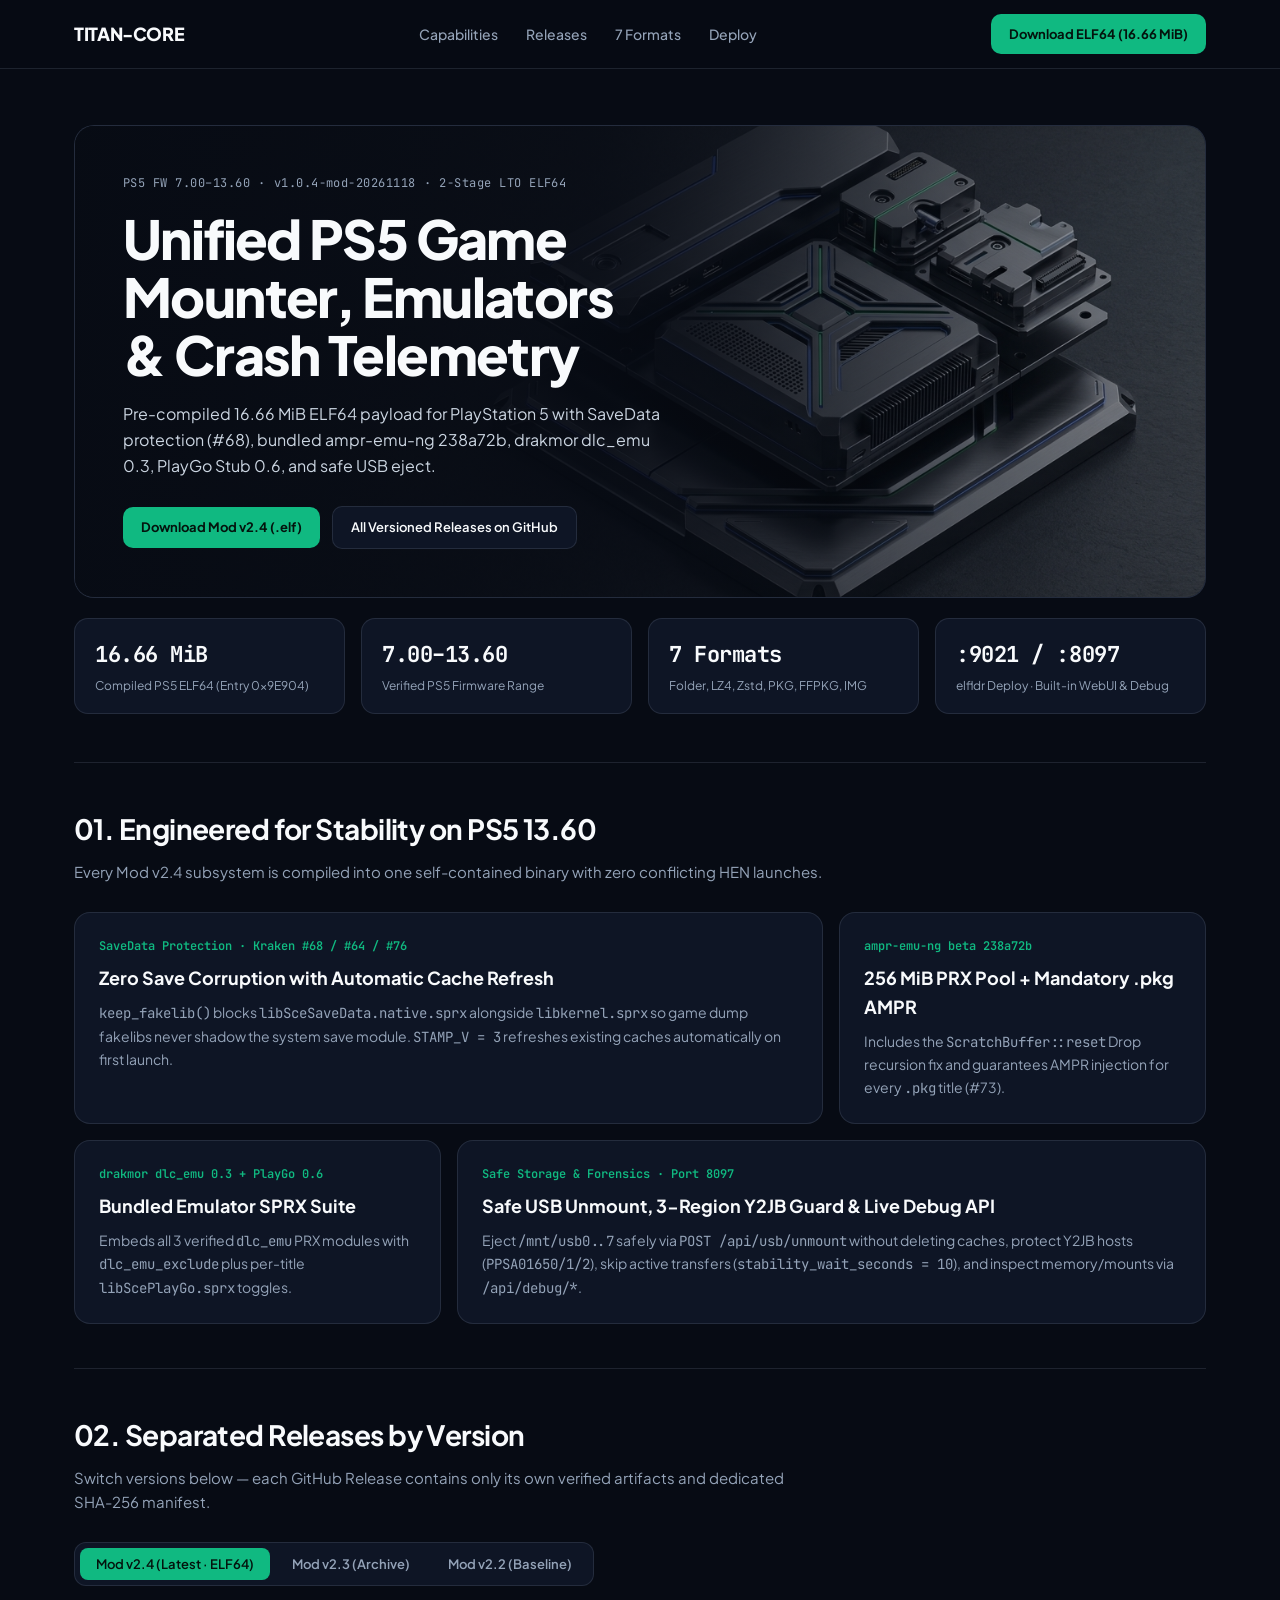
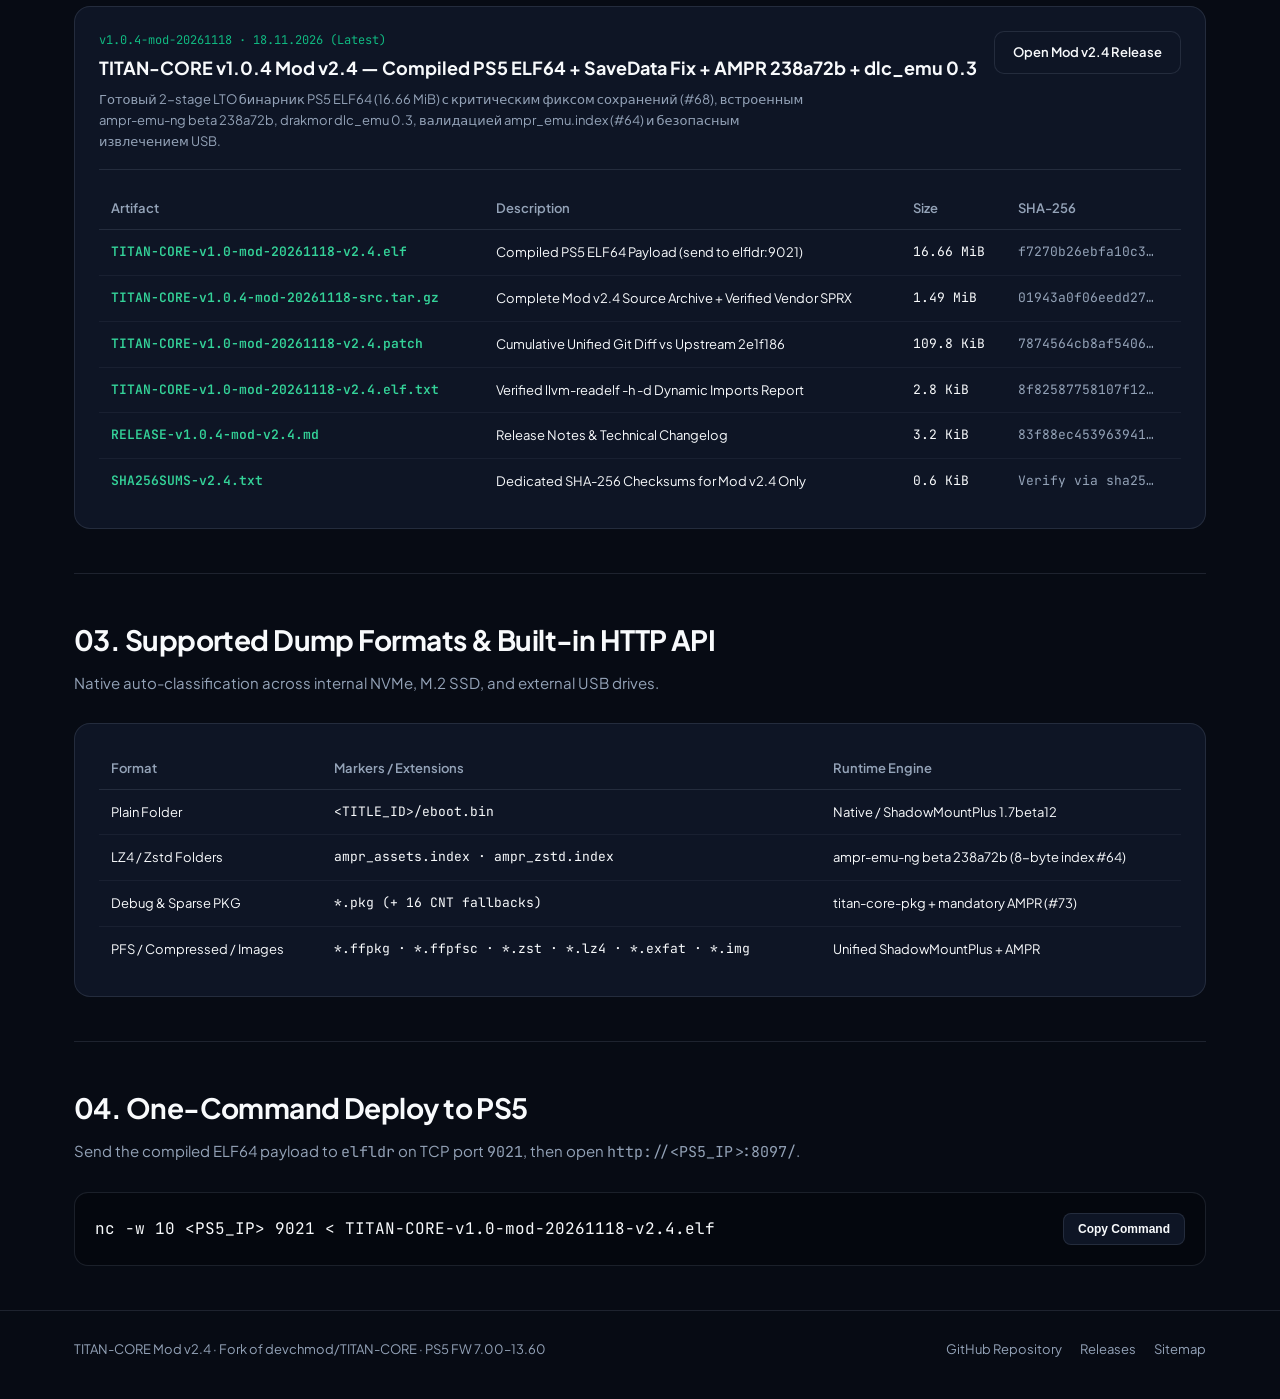
==== docs/index.html @ 3061f024 "docs: publish modern SEO-indexed TITAN-CORE landing page (v1.0.4-mod-20261118)" ====
<!doctype html>
<html lang="en">
<head>
  <meta charset="UTF-8" />
  <meta name="viewport" content="width=device-width, initial-scale=1.0" />
  <title>TITAN-CORE Mod v2.4 – PS5 7.00–13.60 Unified Mounter &amp; ELF64</title>
  <meta name="description" content="Download compiled TITAN-CORE Mod v2.4 PS5 ELF64 (16.66 MiB) for FW 7.00–13.60 with SaveData fix, ampr-emu-ng 238a72b, dlc_emu 0.3, safe USB unmount, and crash telemetry." />
  <meta name="keywords" content="TITAN-CORE, PS5 13.60, PS5 ELF64, PS5 game mounter, ampr-emu-ng, dlc_emu, ShadowMountPlus, kstuff-lite, PS5 homebrew, elfldr 9021" />
  <meta name="robots" content="index, follow, max-image-preview:large, max-snippet:-1, max-video-preview:-1" />
  <link rel="canonical" href="https://hsdsacxa1.github.io/ps5all-IN/" />

  <!-- OpenGraph -->
  <meta property="og:type" content="website" />
  <meta property="og:site_name" content="TITAN-CORE" />
  <meta property="og:url" content="https://hsdsacxa1.github.io/ps5all-IN/" />
  <meta property="og:title" content="TITAN-CORE Mod v2.4 – PS5 7.00–13.60 Unified Mounter &amp; ELF64" />
  <meta property="og:description" content="Ready-to-deploy 16.66 MiB PS5 ELF64 with SaveData fix (#68), ampr-emu-ng 238a72b, drakmor dlc_emu 0.3, 7 dump formats, and safe USB unmount." />
  <meta property="og:image" content="https://hsdsacxa1.github.io/ps5all-IN/assets/titan-core-og.jpg" />
  <meta property="og:image:width" content="1376" />
  <meta property="og:image:height" content="768" />

  <!-- Twitter / X Card -->
  <meta name="twitter:card" content="summary_large_image" />
  <meta name="twitter:title" content="TITAN-CORE Mod v2.4 – PS5 7.00–13.60 Unified Mounter" />
  <meta name="twitter:description" content="Compiled PS5 ELF64 (16.66 MiB) for FW 7.00–13.60 with SaveData fix, ampr-emu-ng 238a72b, dlc_emu 0.3 &amp; WebUI :8097." />
  <meta name="twitter:image" content="https://hsdsacxa1.github.io/ps5all-IN/assets/titan-core-og.jpg" />

  <link rel="preconnect" href="https://fonts.googleapis.com" />
  <link rel="preconnect" href="https://fonts.gstatic.com" crossorigin />
  <link href="https://fonts.googleapis.com/css2?family=JetBrains+Mono:wght@400;500;600&family=Plus+Jakarta+Sans:wght@400;500;600;700;800&display=swap" rel="stylesheet" />

  <script type="application/ld+json">
{
  "@context": "https://schema.org",
  "@graph": [
    {
      "@type": "SoftwareApplication",
      "name": "TITAN-CORE Mod v2.4",
      "alternateName": "TITAN-CORE PS5 Unified Mounter",
      "applicationCategory": "UtilitiesApplication",
      "operatingSystem": "PlayStation 5 Firmware 7.00-13.60 (FreeBSD / Orbis)",
      "softwareVersion": "v1.0.4-mod-20261118",
      "fileSize": "16.66MB",
      "downloadUrl": "https://github.com/hsdsacxa1/ps5all-IN/releases/download/v1.0.4-mod-20261118/TITAN-CORE-v1.0-mod-20261118-v2.4.elf",
      "url": "https://hsdsacxa1.github.io/ps5all-IN/",
      "image": "https://hsdsacxa1.github.io/ps5all-IN/assets/titan-core-og.jpg",
      "description": "Compiled PS5 ELF64 unified game mounter for FW 7.00–13.60 featuring SaveData protection (#68), ampr-emu-ng 238a72b, drakmor dlc_emu 0.3, PlayGo Stub 0.6, safe USB unmount, and crash telemetry.",
      "offers": {
        "@type": "Offer",
        "price": "0",
        "priceCurrency": "USD"
      },
      "codeRepository": "https://github.com/hsdsacxa1/ps5all-IN"
    },
    {
      "@type": "FAQPage",
      "mainEntity": [
        {
          "@type": "Question",
          "name": "How do I deploy TITAN-CORE Mod v2.4 ELF64 to PlayStation 5?",
          "acceptedAnswer": {
            "@type": "Answer",
            "text": "Start elfldr on PS5 port 9021 via Y2JB or WebKit, then run: nc -w 10 <PS5_IP> 9021 < TITAN-CORE-v1.0-mod-20261118-v2.4.elf and open http://<PS5_IP>:8097/ in your browser."
          }
        },
        {
          "@type": "Question",
          "name": "Which PS5 firmware versions are supported by TITAN-CORE Mod v2.4?",
          "acceptedAnswer": {
            "@type": "Answer",
            "text": "TITAN-CORE Mod v2.4 supports PlayStation 5 firmwares 7.00 through 13.60 with built-in OnionHEN / etaHEN guards and all 7 PS5 dump formats."
          }
        },
        {
          "@type": "Question",
          "name": "How does Mod v2.4 protect PS5 game saves?",
          "acceptedAnswer": {
            "@type": "Answer",
            "text": "keep_fakelib() blocks libSceSaveData.native.sprx alongside libkernel.sprx and bumps STAMP_V to 3 so dump fakelibs never shadow the system save module."
          }
        }
      ]
    }
  ]
}
  </script>

  <style>
    :root {
      --bg: #070b14;
      --surface: #0e1525;
      --surface-alt: #121c30;
      --border: rgba(148, 163, 184, 0.16);
      --text: #f8fafc;
      --muted: #94a3b8;
      --accent: #10b981;
      --accent-hover: #059669;
      --blue: #3b82f6;
    }
    * { box-sizing: border-box; margin: 0; padding: 0; }
    html { scroll-behavior: smooth; }
    body {
      font-family: 'Plus Jakarta Sans', system-ui, -apple-system, sans-serif;
      background: var(--bg);
      color: var(--text);
      line-height: 1.6;
      -webkit-font-smoothing: antialiased;
    }
    code, pre, .mono { font-family: 'JetBrains Mono', ui-monospace, monospace; font-variant-numeric: tabular-nums; }
    a { color: inherit; text-decoration: none; }
    .container { max-width: 1180px; margin: 0 auto; padding: 0 24px; }

    /* Top Bar Contract: 3 zones */
    header {
      position: sticky; top: 0; z-index: 40;
      background: rgba(7, 11, 20, 0.88);
      backdrop-filter: blur(12px);
      border-bottom: 1px solid var(--border);
    }
    .topbar {
      display: flex; align-items: center; justify-content: space-between; gap: 32px;
      height: 68px;
    }
    .brand { font-size: 18px; font-weight: 800; letter-spacing: -0.02em; white-space: nowrap; }
    nav { display: flex; align-items: center; gap: 28px; font-size: 14px; font-weight: 500; color: var(--muted); }
    nav a { white-space: nowrap; transition: color 150ms ease; }
    nav a:hover { color: var(--text); }
    .btn-primary {
      display: inline-flex; align-items: center; gap: 8px;
      padding: 10px 18px; border-radius: 10px;
      background: var(--accent); color: #04130d;
      font-size: 13px; font-weight: 700; white-space: nowrap;
      transition: background 150ms ease, transform 150ms ease;
    }
    .btn-primary:hover { background: #34d399; transform: translateY(-1px); }
    .btn-secondary {
      display: inline-flex; align-items: center; gap: 8px;
      padding: 10px 18px; border-radius: 10px;
      border: 1px solid var(--border); background: var(--surface); color: var(--text);
      font-size: 13px; font-weight: 600; white-space: nowrap;
      transition: border-color 150ms ease, background 150ms ease;
    }
    .btn-secondary:hover { border-color: rgba(148,163,184,0.4); background: var(--surface-alt); }

    /* Hero */
    .hero { padding: 56px 0 48px; }
    .hero-frame {
      position: relative; border-radius: 20px; overflow: hidden;
      border: 1px solid var(--border); background: var(--surface);
      min-height: 460px; display: flex; align-items: center;
    }
    .hero-bg {
      position: absolute; inset: 0; width: 100%; height: 100%; object-fit: cover; object-position: right center;
    }
    .hero-scrim {
      position: absolute; inset: 0;
      background: linear-gradient(90deg, rgba(7,11,20,0.96) 0%, rgba(7,11,20,0.88) 46%, rgba(7,11,20,0.28) 100%);
    }
    .hero-content {
      position: relative; z-index: 2; padding: 48px; max-width: 650px;
    }
    .meta-line {
      font-size: 12px; color: var(--muted); letter-spacing: 0.04em;
      display: flex; flex-wrap: wrap; gap: 8px; margin-bottom: 16px;
    }
    h1 {
      font-size: clamp(2.25rem, 4.2vw, 3.5rem); font-weight: 800; line-height: 1.08;
      letter-spacing: -0.03em; text-wrap: balance; margin-bottom: 18px;
    }
    .hero-desc { color: #cbd5e1; font-size: 16px; margin-bottom: 28px; max-width: 56ch; }
    .hero-actions { display: flex; flex-wrap: wrap; gap: 12px; align-items: center; }

    /* KPI Strip below hero */
    .metrics-strip {
      display: grid; grid-template-columns: repeat(4, 1fr); gap: 16px; margin-top: 20px;
    }
    .metric {
      background: var(--surface); border: 1px solid var(--border); border-radius: 14px; padding: 18px 20px;
    }
    .metric-val { font-size: 22px; font-weight: 700; letter-spacing: -0.02em; }
    .metric-lbl { font-size: 12px; color: var(--muted); margin-top: 4px; }

    section { padding: 44px 0; border-top: 1px solid var(--border); }
    h2 { font-size: 28px; font-weight: 700; letter-spacing: -0.02em; margin-bottom: 8px; }
    .section-sub { color: var(--muted); font-size: 15px; margin-bottom: 28px; max-width: 68ch; }

    /* Bento Grid */
    .bento { display: grid; grid-template-columns: repeat(3, 1fr); gap: 16px; }
    .bento-wide { grid-column: span 2; }
    .card {
      background: var(--surface); border: 1px solid var(--border); border-radius: 16px; padding: 24px;
    }
    .card-kicker { font-size: 12px; color: var(--accent); font-weight: 600; margin-bottom: 8px; }
    .card h3 { font-size: 18px; font-weight: 700; margin-bottom: 8px; }
    .card p { font-size: 14px; color: var(--muted); }

    /* Separated Releases */
    .tabs {
      display: inline-flex; gap: 6px; padding: 5px;
      background: var(--surface); border: 1px solid var(--border); border-radius: 12px;
      margin-bottom: 20px;
    }
    .tab-btn {
      padding: 8px 16px; border: 0; border-radius: 8px; cursor: pointer;
      background: transparent; color: var(--muted); font-size: 13px; font-weight: 600;
      font-family: inherit; transition: background 150ms ease, color 150ms ease;
    }
    .tab-btn.active { background: var(--accent); color: #04130d; }
    .release-panel {
      background: var(--surface); border: 1px solid var(--border); border-radius: 16px; padding: 24px;
    }
    .release-head {
      display: flex; flex-wrap: wrap; justify-content: space-between; align-items: flex-start; gap: 16px;
      padding-bottom: 18px; border-bottom: 1px solid var(--border); margin-bottom: 18px;
    }
    .asset-table { width: 100%; border-collapse: collapse; font-size: 13px; }
    .asset-table th { text-align: left; color: var(--muted); font-weight: 600; padding: 10px 12px; border-bottom: 1px solid var(--border); }
    .asset-table td { padding: 12px; border-bottom: 1px solid rgba(148,163,184,0.08); vertical-align: middle; }
    .asset-table tr:last-child td { border-bottom: 0; }
    .dl-link { color: #34d399; font-weight: 600; }
    .dl-link:hover { text-decoration: underline; }

    /* Terminal Deploy Block */
    .code-box {
      background: #04070e; border: 1px solid var(--border); border-radius: 14px; padding: 20px;
      display: flex; align-items: center; justify-content: space-between; gap: 16px; overflow-x: auto;
    }
    .copy-btn {
      padding: 8px 14px; border-radius: 8px; border: 1px solid var(--border);
      background: var(--surface); color: var(--text); font-size: 12px; font-weight: 600;
      cursor: pointer; white-space: nowrap;
    }
    .copy-btn:hover { border-color: var(--accent); }

    footer {
      border-top: 1px solid var(--border); padding: 28px 0 40px;
      font-size: 13px; color: var(--muted);
    }
    .footer-row { display: flex; flex-wrap: wrap; justify-content: space-between; gap: 16px; }

    @media (max-width: 900px) {
      nav { display: none; }
      .metrics-strip { grid-template-columns: repeat(2, 1fr); }
      .bento { grid-template-columns: 1fr; }
      .bento-wide { grid-column: span 1; }
      .hero-content { padding: 28px; }
    }
  </style>
</head>
<body>
  <header>
    <div class="container topbar">
      <a class="brand" href="#top">TITAN-CORE</a>
      <nav aria-label="Primary Navigation">
        <a href="#capabilities">Capabilities</a>
        <a href="#releases">Releases</a>
        <a href="#formats">7 Formats</a>
        <a href="#deploy">Deploy</a>
      </nav>
      <a class="btn-primary" href="https://github.com/hsdsacxa1/ps5all-IN/releases/download/v1.0.4-mod-20261118/TITAN-CORE-v1.0-mod-20261118-v2.4.elf">
        Download ELF64 (16.66 MiB)
      </a>
    </div>
  </header>

  <main id="top" class="container">
    <div class="hero">
      <div class="hero-frame">
        <img class="hero-bg" src="./assets/titan-core-hero.jpg" alt="TITAN-CORE PS5 precision hardware architecture" referrerpolicy="no-referrer" />
        <div class="hero-scrim" aria-hidden="true"></div>
        <div class="hero-content">
          <div class="meta-line mono">
            <span>PS5 FW 7.00–13.60</span>
            <span>·</span>
            <span>v1.0.4-mod-20261118</span>
            <span>·</span>
            <span>2-Stage LTO ELF64</span>
          </div>
          <h1>Unified PS5 Game Mounter, Emulators &amp; Crash Telemetry</h1>
          <p class="hero-desc">
            Pre-compiled 16.66 MiB ELF64 payload for PlayStation 5 with SaveData protection (#68),
            bundled ampr-emu-ng 238a72b, drakmor dlc_emu 0.3, PlayGo Stub 0.6, and safe USB eject.
          </p>
          <div class="hero-actions">
            <a class="btn-primary" href="https://github.com/hsdsacxa1/ps5all-IN/releases/download/v1.0.4-mod-20261118/TITAN-CORE-v1.0-mod-20261118-v2.4.elf">
              Download Mod v2.4 (.elf)
            </a>
            <a class="btn-secondary" href="https://github.com/hsdsacxa1/ps5all-IN/releases" target="_blank" rel="noopener">
              All Versioned Releases on GitHub
            </a>
          </div>
        </div>
      </div>

      <div class="metrics-strip">
        <div class="metric">
          <div class="metric-val mono">16.66 MiB</div>
          <div class="metric-lbl">Compiled PS5 ELF64 (Entry 0x9E904)</div>
        </div>
        <div class="metric">
          <div class="metric-val mono">7.00–13.60</div>
          <div class="metric-lbl">Verified PS5 Firmware Range</div>
        </div>
        <div class="metric">
          <div class="metric-val mono">7 Formats</div>
          <div class="metric-lbl">Folder, LZ4, Zstd, PKG, FFPKG, IMG</div>
        </div>
        <div class="metric">
          <div class="metric-val mono">:9021 / :8097</div>
          <div class="metric-lbl">elfldr Deploy · Built-in WebUI &amp; Debug</div>
        </div>
      </div>
    </div>

    <section id="capabilities">
      <h2>01. Engineered for Stability on PS5 13.60</h2>
      <p class="section-sub">Every Mod v2.4 subsystem is compiled into one self-contained binary with zero conflicting HEN launches.</p>
      <div class="bento">
        <article class="card bento-wide">
          <div class="card-kicker mono">SaveData Protection · Kraken #68 / #64 / #76</div>
          <h3>Zero Save Corruption with Automatic Cache Refresh</h3>
          <p><code>keep_fakelib()</code> blocks <code>libSceSaveData.native.sprx</code> alongside <code>libkernel.sprx</code> so game dump fakelibs never shadow the system save module. <code>STAMP_V = 3</code> refreshes existing caches automatically on first launch.</p>
        </article>
        <article class="card">
          <div class="card-kicker mono">ampr-emu-ng beta 238a72b</div>
          <h3>256 MiB PRX Pool + Mandatory .pkg AMPR</h3>
          <p>Includes the <code>ScratchBuffer::reset</code> Drop recursion fix and guarantees AMPR injection for every <code>.pkg</code> title (#73).</p>
        </article>
        <article class="card">
          <div class="card-kicker mono">drakmor dlc_emu 0.3 + PlayGo 0.6</div>
          <h3>Bundled Emulator SPRX Suite</h3>
          <p>Embeds all 3 verified <code>dlc_emu</code> PRX modules with <code>dlc_emu_exclude</code> plus per-title <code>libScePlayGo.sprx</code> toggles.</p>
        </article>
        <article class="card bento-wide">
          <div class="card-kicker mono">Safe Storage &amp; Forensics · Port 8097</div>
          <h3>Safe USB Unmount, 3-Region Y2JB Guard &amp; Live Debug API</h3>
          <p>Eject <code>/mnt/usb0..7</code> safely via <code>POST /api/usb/unmount</code> without deleting caches, protect Y2JB hosts (<code>PPSA01650/1/2</code>), skip active transfers (<code>stability_wait_seconds = 10</code>), and inspect memory/mounts via <code>/api/debug/*</code>.</p>
        </article>
      </div>
    </section>

    <section id="releases">
      <h2>02. Separated Releases by Version</h2>
      <p class="section-sub">Switch versions below — each GitHub Release contains only its own verified artifacts and dedicated SHA-256 manifest.</p>

      <div class="tabs" role="tablist" aria-label="TITAN-CORE Release Versions">
        <button class="tab-btn active" type="button" data-ver="v2.4">Mod v2.4 (Latest · ELF64)</button>
        <button class="tab-btn" type="button" data-ver="v2.3">Mod v2.3 (Archive)</button>
        <button class="tab-btn" type="button" data-ver="v2.2">Mod v2.2 (Baseline)</button>
      </div>

      <div id="release-mount" class="release-panel"></div>
    </section>

    <section id="formats">
      <h2>03. Supported Dump Formats &amp; Built-in HTTP API</h2>
      <p class="section-sub">Native auto-classification across internal NVMe, M.2 SSD, and external USB drives.</p>
      <div class="release-panel">
        <table class="asset-table">
          <thead>
            <tr>
              <th>Format</th>
              <th>Markers / Extensions</th>
              <th>Runtime Engine</th>
            </tr>
          </thead>
          <tbody>
            <tr><td>Plain Folder</td><td class="mono">&lt;TITLE_ID&gt;/eboot.bin</td><td>Native / ShadowMountPlus 1.7beta12</td></tr>
            <tr><td>LZ4 / Zstd Folders</td><td class="mono">ampr_assets.index · ampr_zstd.index</td><td>ampr-emu-ng beta 238a72b (8-byte index #64)</td></tr>
            <tr><td>Debug &amp; Sparse PKG</td><td class="mono">*.pkg (+ 16 CNT fallbacks)</td><td>titan-core-pkg + mandatory AMPR (#73)</td></tr>
            <tr><td>PFS / Compressed / Images</td><td class="mono">*.ffpkg · *.ffpfsc · *.zst · *.lz4 · *.exfat · *.img</td><td>Unified ShadowMountPlus + AMPR</td></tr>
          </tbody>
        </table>
      </div>
    </section>

    <section id="deploy">
      <h2>04. One-Command Deploy to PS5</h2>
      <p class="section-sub">Send the compiled ELF64 payload to <code>elfldr</code> on TCP port <code>9021</code>, then open <code>http://&lt;PS5_IP&gt;:8097/</code>.</p>
      <div class="code-box">
        <code id="deploy-cmd">nc -w 10 &lt;PS5_IP&gt; 9021 &lt; TITAN-CORE-v1.0-mod-20261118-v2.4.elf</code>
        <button class="copy-btn" type="button" id="copy-deploy">Copy Command</button>
      </div>
    </section>
  </main>

  <footer>
    <div class="container footer-row">
      <span>TITAN-CORE Mod v2.4 · Fork of devchmod/TITAN-CORE · PS5 FW 7.00–13.60</span>
      <div style="display:flex; gap:18px;">
        <a href="https://github.com/hsdsacxa1/ps5all-IN" target="_blank" rel="noopener">GitHub Repository</a>
        <a href="https://github.com/hsdsacxa1/ps5all-IN/releases" target="_blank" rel="noopener">Releases</a>
        <a href="./sitemap.xml">Sitemap</a>
      </div>
    </div>
  </footer>

  <script>
    (function () {
      var repo = "hsdsacxa1/ps5all-IN";
      var releases = [{"versionKey":"v2.4","tag":"v1.0.4-mod-20261118","shortName":"Mod v2.4","title":"TITAN-CORE v1.0.4 Mod v2.4 — Compiled PS5 ELF64 + SaveData Fix + AMPR 238a72b + dlc_emu 0.3","dateLabel":"18.11.2026 (Latest)","isLatest":true,"summary":"Готовый 2-stage LTO бинарник PS5 ELF64 (16.66 MiB) с критическим фиксом сохранений (#68), встроенным ampr-emu-ng beta 238a72b, drakmor dlc_emu 0.3, валидацией ampr_emu.index (#64) и безопасным извлечением USB.","checksumFilename":"SHA256SUMS-v2.4.txt","notesFilename":"RELEASE-v1.0.4-mod-v2.4.md","highlights":["Скомпилированный PS5 ELF64 (17,467,672 B / 16.66 MiB, clang-19.1.7 + Rust 1.99.0 + SDK v0.43)","Фикс сохранений (#68/#64/#76): блокировка libSceSaveData.native.sprx в keep_fakelib() + STAMP_V=3","Встроенный ampr-emu-ng beta 238a72b (фикс рекурсии Drop) + обязательный AMPR для .pkg (#73)","Встроенный drakmor dlc_emu 0.3 (3 SPRX + add_emulators + dlc_emu_exclude #71)","Безопасный USB unmount (POST /api/usb/unmount), stability_wait_seconds = 10 и auto_remove_missing (5 мин)"],"assets":[{"filename":"TITAN-CORE-v1.0-mod-20261118-v2.4.elf","role":"Compiled PS5 ELF64 Payload (send to elfldr:9021)","sizeLabel":"16.66 MiB","sha256":"f7270b26ebfa10c36e37c2aa7910e549bb19d981c34d219ba00621a181c45db2","highlight":true},{"filename":"TITAN-CORE-v1.0.4-mod-20261118-src.tar.gz","role":"Complete Mod v2.4 Source Archive + Verified Vendor SPRX","sizeLabel":"1.49 MiB","sha256":"01943a0f06eedd2726bd5556c41afccea2eebcd77fb2cb27299b2cc0661326ba"},{"filename":"TITAN-CORE-v1.0-mod-20261118-v2.4.patch","role":"Cumulative Unified Git Diff vs Upstream 2e1f186","sizeLabel":"109.8 KiB","sha256":"7874564cb8af54065600c67929412ab69023add05996c7c7f9b8c306c4823275"},{"filename":"TITAN-CORE-v1.0-mod-20261118-v2.4.elf.txt","role":"Verified llvm-readelf -h -d Dynamic Imports Report","sizeLabel":"2.8 KiB","sha256":"8f82587758107f12103c1d95b08883b07d295887ea48b301e91e21f014a55f7e"},{"filename":"RELEASE-v1.0.4-mod-v2.4.md","role":"Release Notes & Technical Changelog","sizeLabel":"3.2 KiB","sha256":"83f88ec45396394163b600f1cba49881d55e7afe3699e243462455c7811ab9df"},{"filename":"SHA256SUMS-v2.4.txt","role":"Dedicated SHA-256 Checksums for Mod v2.4 Only","sizeLabel":"0.6 KiB","sha256":"Verify via sha256sum -c SHA256SUMS-v2.4.txt"}]},{"versionKey":"v2.3","tag":"v1.0.3-mod-20261118","shortName":"Mod v2.3","title":"TITAN-CORE v1.0.3 Mod v2.3 — Google Drive Telemetry + grimmtroll/TITAN FIX7 Port","dateLabel":"18.11.2026 (Archive)","isLatest":false,"summary":"Изолированный релиз Mod v2.3: облачная телеметрия крэшей в Google Drive (OAuth 2.0 + автономный Apps Script Webhook) и порт лучших решений grimmtroll2285-dot/TITAN FIX7.","checksumFilename":"SHA256SUMS-v2.3.txt","notesFilename":"RELEASE-v1.0.3-mod-v2.3.md","highlights":["Google Drive Crash Telemetry (OAuth 2.0 + автономный Webhook для оффлайн-консолей DNS 127.0.0.2)","Встроенный PlayGo Stub 0.6 (libScePlayGo.sprx) с выборочной инъекцией по Title ID","Защита всех 3 регионов Y2JB YouTube Host (PPSA01650 / PPSA01651 / PPSA01652)","Изоляция ShadowMountPlus 1.7beta12-isolated4 и мягкий unmount без MNT_FORCE","Менеджер бэкпортов Schema v1 с числовым сравнением 3-частных версий (01.008.000 == 1.8.0)"],"assets":[{"filename":"TITAN-CORE-v1.0.3-mod-20261118-src.tar.gz","role":"Mod v2.3 Complete Source Archive","sizeLabel":"1.12 MiB","sha256":"189183ee84d2d12f73c7c3d7e3999291eed7c7460a90389b8e67292dcc68f1de","highlight":true},{"filename":"TITAN-CORE-v1.0-mod-20261118-v2.3.patch","role":"Mod v2.3 Unified Git Diff","sizeLabel":"77.1 KiB","sha256":"119f42896fb676980e641e06e00117c9f61b05ce78aade03f831c71235e646fb"},{"filename":"TITAN-CORE-v1.0-mod-20261118-v2.3.elf.txt","role":"Mod v2.3 llvm-readelf Header Report","sizeLabel":"2.8 KiB","sha256":"9aaf09aeba55ab87139ff60ac4c3ab59a4f1bcb0c1b8786bf5c710c1897073bd"},{"filename":"RELEASE-v1.0.3-mod-v2.3.md","role":"Mod v2.3 Release Notes","sizeLabel":"4.1 KiB","sha256":"509238c87784df109b617b81972a187c995128385737193afbe1df7f42ad2a2d"},{"filename":"SHA256SUMS-v2.3.txt","role":"Dedicated SHA-256 Checksums for Mod v2.3 Only","sizeLabel":"0.4 KiB","sha256":"Verify via sha256sum -c SHA256SUMS-v2.3.txt"}]},{"versionKey":"v2.2","tag":"v1.0.2-mod-20261118","shortName":"Mod v2.2","title":"TITAN-CORE v1.0.2 Mod v2.2 — Memory/Error Debug Forensics + All 7 PS5 Dump Formats","dateLabel":"18.11.2026 (Baseline)","isLatest":false,"summary":"Изолированный базовый релиз Mod v2.2: коллектор диагностики памяти/ошибок (/api/debug/*), 256-slot errno ring buffer, защита OnionHEN/etaHEN и классификатор всех 7 форматов дампов PS5.","checksumFilename":"SHA256SUMS-v2.2.txt","notesFilename":"RELEASE-v1.0.2-mod-v2.2.md","highlights":["Debug API (:8097): /api/debug/memory (KERN_PROC_VMMAP), /api/debug/mounts, /api/debug/error-dump, /api/debug/bundle","Авто-дамп крэша в /data/titan-core/debug/last-crash-bundle.json и 256-slot errno ring buffer","Поддержка всех 7 форматов дампов (plain, LZ4, Zstd, debug/sparse PKG, ffpkg/ffpfsc, .zst/.lz4, .exfat/.img)","16 CNT_FALLBACKS + protected.rs (SHA3-256 / AES-128-CBC) и OnionHEN/etaHEN Guard"],"assets":[{"filename":"TITAN-CORE-v1.0.2-mod-20261118-src.tar.gz","role":"Mod v2.2 Source Archive","sizeLabel":"1.12 MiB","sha256":"c2f19184bbadd54e5d1e9be0bcf32728ca8ae7ce61126a6438f8481a58469655","highlight":true},{"filename":"TITAN-CORE-v1.0-mod-20261118-v2.2.patch","role":"Mod v2.2 Unified Git Diff vs 2e1f186","sizeLabel":"73.0 KiB","sha256":"b6f157ffebc7379fe53f91b2ef8808500c1761371e3ac1904346776699ac6b5d"},{"filename":"TITAN-CORE-v1.0-mod-20261118-v2.2.elf.txt","role":"Mod v2.2 llvm-readelf Header Report","sizeLabel":"2.8 KiB","sha256":"c54a6b30d6cbba5bfebe809c22b3994751b5c3b60eb25fff59f1acdf6d885c6c"},{"filename":"RELEASE-v1.0.2-mod-v2.2.md","role":"Mod v2.2 Release Notes","sizeLabel":"3.0 KiB","sha256":"287bbadcd0b36d1696dcef891779974236f5e562a0a930e60fb8ca1e44fcf7da"},{"filename":"SHA256SUMS-v2.2.txt","role":"Dedicated SHA-256 Checksums for Mod v2.2 Only","sizeLabel":"0.4 KiB","sha256":"Verify via sha256sum -c SHA256SUMS-v2.2.txt"}]}];
      var mount = document.getElementById('release-mount');
      var buttons = document.querySelectorAll('.tab-btn');

      function render(ver) {
        var spec = releases.find(function (r) { return r.versionKey === ver; }) || releases[0];
        var dlBase = 'https://github.com/' + repo + '/releases/download/' + spec.tag;
        var relUrl = 'https://github.com/' + repo + '/releases/tag/' + spec.tag;
        var rows = spec.assets.map(function (a) {
          var hash = a.sha256.length > 24 ? a.sha256.slice(0, 16) + '…' : a.sha256;
          return '<tr>' +
            '<td class="mono"><a class="dl-link" href="' + dlBase + '/' + encodeURIComponent(a.filename) + '">' + a.filename + '</a></td>' +
            '<td>' + a.role + '</td>' +
            '<td class="mono">' + a.sizeLabel + '</td>' +
            '<td class="mono" style="color:#94a3b8">' + hash + '</td>' +
          '</tr>';
        }).join('');

        mount.innerHTML =
          '<div class="release-head">' +
            '<div>' +
              '<div class="mono" style="font-size:12px;color:#10b981;margin-bottom:4px">' + spec.tag + ' · ' + spec.dateLabel + '</div>' +
              '<h3 style="font-size:18px;margin-bottom:6px">' + spec.title + '</h3>' +
              '<p style="font-size:13px;color:#94a3b8;max-width:72ch">' + spec.summary + '</p>' +
            '</div>' +
            '<a class="btn-secondary" href="' + relUrl + '" target="_blank" rel="noopener">Open ' + spec.shortName + ' Release</a>' +
          '</div>' +
          '<table class="asset-table">' +
            '<thead><tr><th>Artifact</th><th>Description</th><th>Size</th><th>SHA-256</th></tr></thead>' +
            '<tbody>' + rows + '</tbody>' +
          '</table>';
      }

      buttons.forEach(function (btn) {
        btn.addEventListener('click', function () {
          buttons.forEach(function (b) { b.classList.remove('active'); });
          btn.classList.add('active');
          render(btn.getAttribute('data-ver'));
        });
      });

      var copyBtn = document.getElementById('copy-deploy');
      copyBtn.addEventListener('click', function () {
        var cmd = document.getElementById('deploy-cmd').textContent;
        if (navigator.clipboard) navigator.clipboard.writeText(cmd);
        copyBtn.textContent = 'Copied';
        setTimeout(function () { copyBtn.textContent = 'Copy Command'; }, 1600);
      });

      render('v2.4');
    })();
  </script>
</body>
</html>
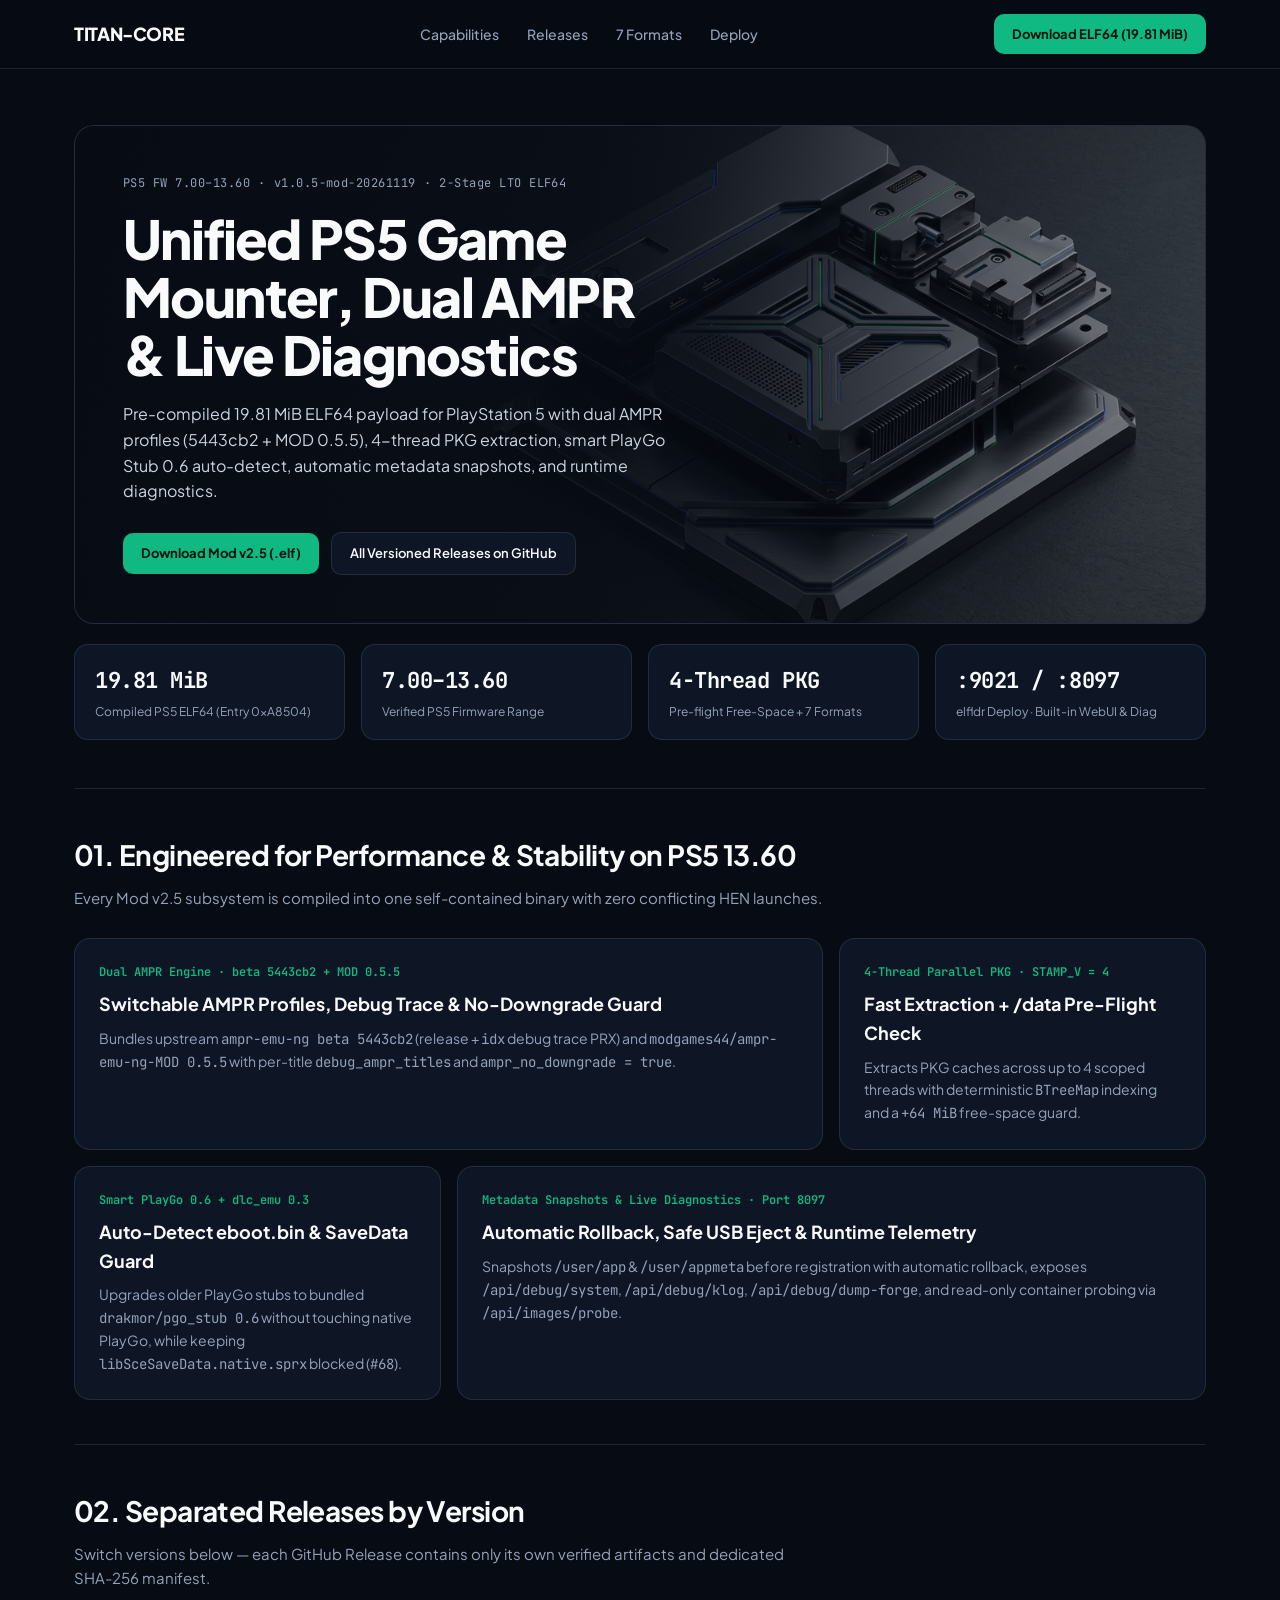
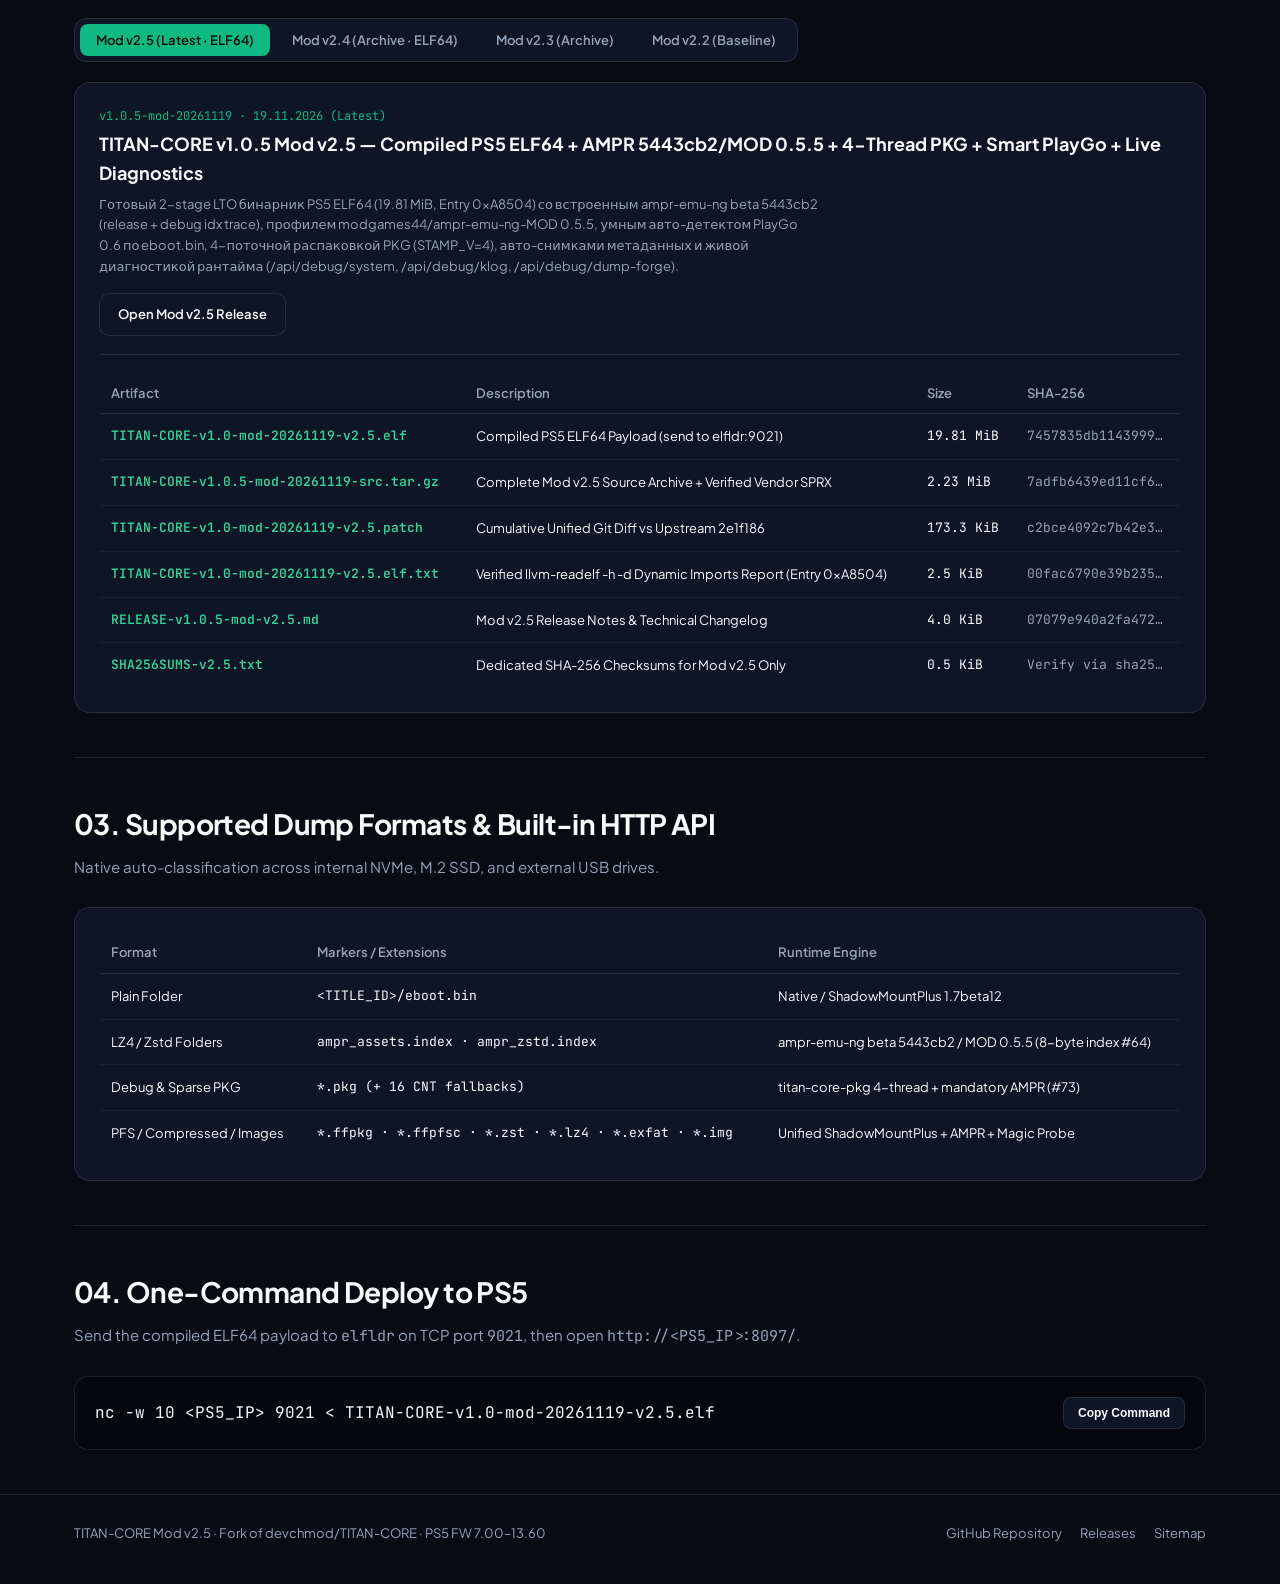
==== commit 6e531530: "docs: publish modern SEO-indexed TITAN-CORE landing page (v1.0.5-mod-20261119)" ====
--- a/docs/index.html
+++ b/docs/index.html
@@ -3,8 +3,8 @@
 <head>
   <meta charset="UTF-8" />
   <meta name="viewport" content="width=device-width, initial-scale=1.0" />
-  <title>TITAN-CORE Mod v2.4 – PS5 7.00–13.60 Unified Mounter &amp; ELF64</title>
-  <meta name="description" content="Download compiled TITAN-CORE Mod v2.4 PS5 ELF64 (16.66 MiB) for FW 7.00–13.60 with SaveData fix, ampr-emu-ng 238a72b, dlc_emu 0.3, safe USB unmount, and crash telemetry." />
+  <title>TITAN-CORE Mod v2.5 – PS5 7.00–13.60 Unified Mounter &amp; ELF64</title>
+  <meta name="description" content="Download compiled TITAN-CORE Mod v2.5 PS5 ELF64 (19.81 MiB) for FW 7.00–13.60 with dual AMPR 5443cb2/MOD 0.5.5, 4-thread PKG, smart PlayGo 0.6, metadata snapshots, and live diagnostics." />
   <meta name="keywords" content="TITAN-CORE, PS5 13.60, PS5 ELF64, PS5 game mounter, ampr-emu-ng, dlc_emu, ShadowMountPlus, kstuff-lite, PS5 homebrew, elfldr 9021" />
   <meta name="robots" content="index, follow, max-image-preview:large, max-snippet:-1, max-video-preview:-1" />
   <link rel="canonical" href="https://hsdsacxa1.github.io/ps5all-IN/" />
@@ -13,16 +13,16 @@
   <meta property="og:type" content="website" />
   <meta property="og:site_name" content="TITAN-CORE" />
   <meta property="og:url" content="https://hsdsacxa1.github.io/ps5all-IN/" />
-  <meta property="og:title" content="TITAN-CORE Mod v2.4 – PS5 7.00–13.60 Unified Mounter &amp; ELF64" />
-  <meta property="og:description" content="Ready-to-deploy 16.66 MiB PS5 ELF64 with SaveData fix (#68), ampr-emu-ng 238a72b, drakmor dlc_emu 0.3, 7 dump formats, and safe USB unmount." />
+  <meta property="og:title" content="TITAN-CORE Mod v2.5 – PS5 7.00–13.60 Unified Mounter &amp; ELF64" />
+  <meta property="og:description" content="Ready-to-deploy 19.81 MiB PS5 ELF64 with dual AMPR 5443cb2/MOD 0.5.5, 4-thread PKG extraction, smart PlayGo 0.6, metadata snapshots, and live diagnostics." />
   <meta property="og:image" content="https://hsdsacxa1.github.io/ps5all-IN/assets/titan-core-og.jpg" />
   <meta property="og:image:width" content="1376" />
   <meta property="og:image:height" content="768" />
 
   <!-- Twitter / X Card -->
   <meta name="twitter:card" content="summary_large_image" />
-  <meta name="twitter:title" content="TITAN-CORE Mod v2.4 – PS5 7.00–13.60 Unified Mounter" />
-  <meta name="twitter:description" content="Compiled PS5 ELF64 (16.66 MiB) for FW 7.00–13.60 with SaveData fix, ampr-emu-ng 238a72b, dlc_emu 0.3 &amp; WebUI :8097." />
+  <meta name="twitter:title" content="TITAN-CORE Mod v2.5 – PS5 7.00–13.60 Unified Mounter" />
+  <meta name="twitter:description" content="Compiled PS5 ELF64 (19.81 MiB) for FW 7.00–13.60 with dual AMPR 5443cb2/MOD 0.5.5, 4-thread PKG, smart PlayGo 0.6 &amp; WebUI :8097." />
   <meta name="twitter:image" content="https://hsdsacxa1.github.io/ps5all-IN/assets/titan-core-og.jpg" />
 
   <link rel="preconnect" href="https://fonts.googleapis.com" />
@@ -35,16 +35,16 @@
   "@graph": [
     {
       "@type": "SoftwareApplication",
-      "name": "TITAN-CORE Mod v2.4",
+      "name": "TITAN-CORE Mod v2.5",
       "alternateName": "TITAN-CORE PS5 Unified Mounter",
       "applicationCategory": "UtilitiesApplication",
       "operatingSystem": "PlayStation 5 Firmware 7.00-13.60 (FreeBSD / Orbis)",
-      "softwareVersion": "v1.0.4-mod-20261118",
-      "fileSize": "16.66MB",
-      "downloadUrl": "https://github.com/hsdsacxa1/ps5all-IN/releases/download/v1.0.4-mod-20261118/TITAN-CORE-v1.0-mod-20261118-v2.4.elf",
+      "softwareVersion": "v1.0.5-mod-20261119",
+      "fileSize": "19.81MB",
+      "downloadUrl": "https://github.com/hsdsacxa1/ps5all-IN/releases/download/v1.0.5-mod-20261119/TITAN-CORE-v1.0-mod-20261119-v2.5.elf",
       "url": "https://hsdsacxa1.github.io/ps5all-IN/",
       "image": "https://hsdsacxa1.github.io/ps5all-IN/assets/titan-core-og.jpg",
-      "description": "Compiled PS5 ELF64 unified game mounter for FW 7.00–13.60 featuring SaveData protection (#68), ampr-emu-ng 238a72b, drakmor dlc_emu 0.3, PlayGo Stub 0.6, safe USB unmount, and crash telemetry.",
+      "description": "Compiled PS5 ELF64 unified game mounter for FW 7.00–13.60 featuring dual AMPR profiles (5443cb2 + MOD 0.5.5), 4-thread PKG extraction, smart PlayGo Stub 0.6 auto-detect, metadata snapshots, SaveData protection (#68), and live runtime diagnostics.",
       "offers": {
         "@type": "Offer",
         "price": "0",
@@ -57,26 +57,26 @@
       "mainEntity": [
         {
           "@type": "Question",
-          "name": "How do I deploy TITAN-CORE Mod v2.4 ELF64 to PlayStation 5?",
+          "name": "How do I deploy TITAN-CORE Mod v2.5 ELF64 to PlayStation 5?",
           "acceptedAnswer": {
             "@type": "Answer",
-            "text": "Start elfldr on PS5 port 9021 via Y2JB or WebKit, then run: nc -w 10 <PS5_IP> 9021 < TITAN-CORE-v1.0-mod-20261118-v2.4.elf and open http://<PS5_IP>:8097/ in your browser."
+            "text": "Start elfldr on PS5 port 9021 via Y2JB or WebKit, then run: nc -w 10 <PS5_IP> 9021 < TITAN-CORE-v1.0-mod-20261119-v2.5.elf and open http://<PS5_IP>:8097/ in your browser."
           }
         },
         {
           "@type": "Question",
-          "name": "Which PS5 firmware versions are supported by TITAN-CORE Mod v2.4?",
+          "name": "Which PS5 firmware versions are supported by TITAN-CORE Mod v2.5?",
           "acceptedAnswer": {
             "@type": "Answer",
-            "text": "TITAN-CORE Mod v2.4 supports PlayStation 5 firmwares 7.00 through 13.60 with built-in OnionHEN / etaHEN guards and all 7 PS5 dump formats."
+            "text": "TITAN-CORE Mod v2.5 supports PlayStation 5 firmwares 7.00 through 13.60 with built-in OnionHEN / etaHEN guards and all 7 PS5 dump formats."
           }
         },
         {
           "@type": "Question",
-          "name": "How does Mod v2.4 protect PS5 game saves?",
+          "name": "What is new in TITAN-CORE Mod v2.5?",
           "acceptedAnswer": {
             "@type": "Answer",
-            "text": "keep_fakelib() blocks libSceSaveData.native.sprx alongside libkernel.sprx and bumps STAMP_V to 3 so dump fakelibs never shadow the system save module."
+            "text": "Mod v2.5 embeds ampr-emu-ng beta 5443cb2 (release + debug idx trace) and modgames44/ampr-emu-ng-MOD 0.5.5, adds smart PlayGo Stub 0.6 auto-detect, 4-thread parallel PKG extraction with pre-flight free-space checks, automatic /user/app & /user/appmeta snapshots with rollback, and live runtime diagnostics (/api/debug/system, /api/debug/klog, /api/debug/dump-forge)."
           }
         }
       ]
@@ -257,8 +257,8 @@
         <a href="#formats">7 Formats</a>
         <a href="#deploy">Deploy</a>
       </nav>
-      <a class="btn-primary" href="https://github.com/hsdsacxa1/ps5all-IN/releases/download/v1.0.4-mod-20261118/TITAN-CORE-v1.0-mod-20261118-v2.4.elf">
-        Download ELF64 (16.66 MiB)
+      <a class="btn-primary" href="https://github.com/hsdsacxa1/ps5all-IN/releases/download/v1.0.5-mod-20261119/TITAN-CORE-v1.0-mod-20261119-v2.5.elf">
+        Download ELF64 (19.81 MiB)
       </a>
     </div>
   </header>
@@ -272,18 +272,18 @@
           <div class="meta-line mono">
             <span>PS5 FW 7.00–13.60</span>
             <span>·</span>
-            <span>v1.0.4-mod-20261118</span>
+            <span>v1.0.5-mod-20261119</span>
             <span>·</span>
             <span>2-Stage LTO ELF64</span>
           </div>
-          <h1>Unified PS5 Game Mounter, Emulators &amp; Crash Telemetry</h1>
+          <h1>Unified PS5 Game Mounter, Dual AMPR &amp; Live Diagnostics</h1>
           <p class="hero-desc">
-            Pre-compiled 16.66 MiB ELF64 payload for PlayStation 5 with SaveData protection (#68),
-            bundled ampr-emu-ng 238a72b, drakmor dlc_emu 0.3, PlayGo Stub 0.6, and safe USB eject.
+            Pre-compiled 19.81 MiB ELF64 payload for PlayStation 5 with dual AMPR profiles (5443cb2 + MOD 0.5.5),
+            4-thread PKG extraction, smart PlayGo Stub 0.6 auto-detect, automatic metadata snapshots, and runtime diagnostics.
           </p>
           <div class="hero-actions">
-            <a class="btn-primary" href="https://github.com/hsdsacxa1/ps5all-IN/releases/download/v1.0.4-mod-20261118/TITAN-CORE-v1.0-mod-20261118-v2.4.elf">
-              Download Mod v2.4 (.elf)
+            <a class="btn-primary" href="https://github.com/hsdsacxa1/ps5all-IN/releases/download/v1.0.5-mod-20261119/TITAN-CORE-v1.0-mod-20261119-v2.5.elf">
+              Download Mod v2.5 (.elf)
             </a>
             <a class="btn-secondary" href="https://github.com/hsdsacxa1/ps5all-IN/releases" target="_blank" rel="noopener">
               All Versioned Releases on GitHub
@@ -294,47 +294,47 @@
 
       <div class="metrics-strip">
         <div class="metric">
-          <div class="metric-val mono">16.66 MiB</div>
-          <div class="metric-lbl">Compiled PS5 ELF64 (Entry 0x9E904)</div>
+          <div class="metric-val mono">19.81 MiB</div>
+          <div class="metric-lbl">Compiled PS5 ELF64 (Entry 0xA8504)</div>
         </div>
         <div class="metric">
           <div class="metric-val mono">7.00–13.60</div>
           <div class="metric-lbl">Verified PS5 Firmware Range</div>
         </div>
         <div class="metric">
-          <div class="metric-val mono">7 Formats</div>
-          <div class="metric-lbl">Folder, LZ4, Zstd, PKG, FFPKG, IMG</div>
+          <div class="metric-val mono">4-Thread PKG</div>
+          <div class="metric-lbl">Pre-flight Free-Space + 7 Formats</div>
         </div>
         <div class="metric">
           <div class="metric-val mono">:9021 / :8097</div>
-          <div class="metric-lbl">elfldr Deploy · Built-in WebUI &amp; Debug</div>
+          <div class="metric-lbl">elfldr Deploy · Built-in WebUI &amp; Diag</div>
         </div>
       </div>
     </div>
 
     <section id="capabilities">
-      <h2>01. Engineered for Stability on PS5 13.60</h2>
-      <p class="section-sub">Every Mod v2.4 subsystem is compiled into one self-contained binary with zero conflicting HEN launches.</p>
+      <h2>01. Engineered for Performance &amp; Stability on PS5 13.60</h2>
+      <p class="section-sub">Every Mod v2.5 subsystem is compiled into one self-contained binary with zero conflicting HEN launches.</p>
       <div class="bento">
         <article class="card bento-wide">
-          <div class="card-kicker mono">SaveData Protection · Kraken #68 / #64 / #76</div>
-          <h3>Zero Save Corruption with Automatic Cache Refresh</h3>
-          <p><code>keep_fakelib()</code> blocks <code>libSceSaveData.native.sprx</code> alongside <code>libkernel.sprx</code> so game dump fakelibs never shadow the system save module. <code>STAMP_V = 3</code> refreshes existing caches automatically on first launch.</p>
+          <div class="card-kicker mono">Dual AMPR Engine · beta 5443cb2 + MOD 0.5.5</div>
+          <h3>Switchable AMPR Profiles, Debug Trace &amp; No-Downgrade Guard</h3>
+          <p>Bundles upstream <code>ampr-emu-ng beta 5443cb2</code> (release + <code>idx</code> debug trace PRX) and <code>modgames44/ampr-emu-ng-MOD 0.5.5</code> with per-title <code>debug_ampr_titles</code> and <code>ampr_no_downgrade = true</code>.</p>
         </article>
         <article class="card">
-          <div class="card-kicker mono">ampr-emu-ng beta 238a72b</div>
-          <h3>256 MiB PRX Pool + Mandatory .pkg AMPR</h3>
-          <p>Includes the <code>ScratchBuffer::reset</code> Drop recursion fix and guarantees AMPR injection for every <code>.pkg</code> title (#73).</p>
+          <div class="card-kicker mono">4-Thread Parallel PKG · STAMP_V = 4</div>
+          <h3>Fast Extraction + /data Pre-Flight Check</h3>
+          <p>Extracts PKG caches across up to 4 scoped threads with deterministic <code>BTreeMap</code> indexing and a <code>+64 MiB</code> free-space guard.</p>
         </article>
         <article class="card">
-          <div class="card-kicker mono">drakmor dlc_emu 0.3 + PlayGo 0.6</div>
-          <h3>Bundled Emulator SPRX Suite</h3>
-          <p>Embeds all 3 verified <code>dlc_emu</code> PRX modules with <code>dlc_emu_exclude</code> plus per-title <code>libScePlayGo.sprx</code> toggles.</p>
+          <div class="card-kicker mono">Smart PlayGo 0.6 + dlc_emu 0.3</div>
+          <h3>Auto-Detect eboot.bin &amp; SaveData Guard</h3>
+          <p>Upgrades older PlayGo stubs to bundled <code>drakmor/pgo_stub 0.6</code> without touching native PlayGo, while keeping <code>libSceSaveData.native.sprx</code> blocked (<code>#68</code>).</p>
         </article>
         <article class="card bento-wide">
-          <div class="card-kicker mono">Safe Storage &amp; Forensics · Port 8097</div>
-          <h3>Safe USB Unmount, 3-Region Y2JB Guard &amp; Live Debug API</h3>
-          <p>Eject <code>/mnt/usb0..7</code> safely via <code>POST /api/usb/unmount</code> without deleting caches, protect Y2JB hosts (<code>PPSA01650/1/2</code>), skip active transfers (<code>stability_wait_seconds = 10</code>), and inspect memory/mounts via <code>/api/debug/*</code>.</p>
+          <div class="card-kicker mono">Metadata Snapshots &amp; Live Diagnostics · Port 8097</div>
+          <h3>Automatic Rollback, Safe USB Eject &amp; Runtime Telemetry</h3>
+          <p>Snapshots <code>/user/app</code> &amp; <code>/user/appmeta</code> before registration with automatic rollback, exposes <code>/api/debug/system</code>, <code>/api/debug/klog</code>, <code>/api/debug/dump-forge</code>, and read-only container probing via <code>/api/images/probe</code>.</p>
         </article>
       </div>
     </section>
@@ -344,7 +344,8 @@
       <p class="section-sub">Switch versions below — each GitHub Release contains only its own verified artifacts and dedicated SHA-256 manifest.</p>
 
       <div class="tabs" role="tablist" aria-label="TITAN-CORE Release Versions">
-        <button class="tab-btn active" type="button" data-ver="v2.4">Mod v2.4 (Latest · ELF64)</button>
+        <button class="tab-btn active" type="button" data-ver="v2.5">Mod v2.5 (Latest · ELF64)</button>
+        <button class="tab-btn" type="button" data-ver="v2.4">Mod v2.4 (Archive · ELF64)</button>
         <button class="tab-btn" type="button" data-ver="v2.3">Mod v2.3 (Archive)</button>
         <button class="tab-btn" type="button" data-ver="v2.2">Mod v2.2 (Baseline)</button>
       </div>
@@ -366,9 +367,9 @@
           </thead>
           <tbody>
             <tr><td>Plain Folder</td><td class="mono">&lt;TITLE_ID&gt;/eboot.bin</td><td>Native / ShadowMountPlus 1.7beta12</td></tr>
-            <tr><td>LZ4 / Zstd Folders</td><td class="mono">ampr_assets.index · ampr_zstd.index</td><td>ampr-emu-ng beta 238a72b (8-byte index #64)</td></tr>
-            <tr><td>Debug &amp; Sparse PKG</td><td class="mono">*.pkg (+ 16 CNT fallbacks)</td><td>titan-core-pkg + mandatory AMPR (#73)</td></tr>
-            <tr><td>PFS / Compressed / Images</td><td class="mono">*.ffpkg · *.ffpfsc · *.zst · *.lz4 · *.exfat · *.img</td><td>Unified ShadowMountPlus + AMPR</td></tr>
+            <tr><td>LZ4 / Zstd Folders</td><td class="mono">ampr_assets.index · ampr_zstd.index</td><td>ampr-emu-ng beta 5443cb2 / MOD 0.5.5 (8-byte index #64)</td></tr>
+            <tr><td>Debug &amp; Sparse PKG</td><td class="mono">*.pkg (+ 16 CNT fallbacks)</td><td>titan-core-pkg 4-thread + mandatory AMPR (#73)</td></tr>
+            <tr><td>PFS / Compressed / Images</td><td class="mono">*.ffpkg · *.ffpfsc · *.zst · *.lz4 · *.exfat · *.img</td><td>Unified ShadowMountPlus + AMPR + Magic Probe</td></tr>
           </tbody>
         </table>
       </div>
@@ -378,7 +379,7 @@
       <h2>04. One-Command Deploy to PS5</h2>
       <p class="section-sub">Send the compiled ELF64 payload to <code>elfldr</code> on TCP port <code>9021</code>, then open <code>http://&lt;PS5_IP&gt;:8097/</code>.</p>
       <div class="code-box">
-        <code id="deploy-cmd">nc -w 10 &lt;PS5_IP&gt; 9021 &lt; TITAN-CORE-v1.0-mod-20261118-v2.4.elf</code>
+        <code id="deploy-cmd">nc -w 10 &lt;PS5_IP&gt; 9021 &lt; TITAN-CORE-v1.0-mod-20261119-v2.5.elf</code>
         <button class="copy-btn" type="button" id="copy-deploy">Copy Command</button>
       </div>
     </section>
@@ -386,7 +387,7 @@
 
   <footer>
     <div class="container footer-row">
-      <span>TITAN-CORE Mod v2.4 · Fork of devchmod/TITAN-CORE · PS5 FW 7.00–13.60</span>
+      <span>TITAN-CORE Mod v2.5 · Fork of devchmod/TITAN-CORE · PS5 FW 7.00–13.60</span>
       <div style="display:flex; gap:18px;">
         <a href="https://github.com/hsdsacxa1/ps5all-IN" target="_blank" rel="noopener">GitHub Repository</a>
         <a href="https://github.com/hsdsacxa1/ps5all-IN/releases" target="_blank" rel="noopener">Releases</a>
@@ -398,7 +399,7 @@
   <script>
     (function () {
       var repo = "hsdsacxa1/ps5all-IN";
-      var releases = [{"versionKey":"v2.4","tag":"v1.0.4-mod-20261118","shortName":"Mod v2.4","title":"TITAN-CORE v1.0.4 Mod v2.4 — Compiled PS5 ELF64 + SaveData Fix + AMPR 238a72b + dlc_emu 0.3","dateLabel":"18.11.2026 (Latest)","isLatest":true,"summary":"Готовый 2-stage LTO бинарник PS5 ELF64 (16.66 MiB) с критическим фиксом сохранений (#68), встроенным ampr-emu-ng beta 238a72b, drakmor dlc_emu 0.3, валидацией ampr_emu.index (#64) и безопасным извлечением USB.","checksumFilename":"SHA256SUMS-v2.4.txt","notesFilename":"RELEASE-v1.0.4-mod-v2.4.md","highlights":["Скомпилированный PS5 ELF64 (17,467,672 B / 16.66 MiB, clang-19.1.7 + Rust 1.99.0 + SDK v0.43)","Фикс сохранений (#68/#64/#76): блокировка libSceSaveData.native.sprx в keep_fakelib() + STAMP_V=3","Встроенный ampr-emu-ng beta 238a72b (фикс рекурсии Drop) + обязательный AMPR для .pkg (#73)","Встроенный drakmor dlc_emu 0.3 (3 SPRX + add_emulators + dlc_emu_exclude #71)","Безопасный USB unmount (POST /api/usb/unmount), stability_wait_seconds = 10 и auto_remove_missing (5 мин)"],"assets":[{"filename":"TITAN-CORE-v1.0-mod-20261118-v2.4.elf","role":"Compiled PS5 ELF64 Payload (send to elfldr:9021)","sizeLabel":"16.66 MiB","sha256":"f7270b26ebfa10c36e37c2aa7910e549bb19d981c34d219ba00621a181c45db2","highlight":true},{"filename":"TITAN-CORE-v1.0.4-mod-20261118-src.tar.gz","role":"Complete Mod v2.4 Source Archive + Verified Vendor SPRX","sizeLabel":"1.49 MiB","sha256":"01943a0f06eedd2726bd5556c41afccea2eebcd77fb2cb27299b2cc0661326ba"},{"filename":"TITAN-CORE-v1.0-mod-20261118-v2.4.patch","role":"Cumulative Unified Git Diff vs Upstream 2e1f186","sizeLabel":"109.8 KiB","sha256":"7874564cb8af54065600c67929412ab69023add05996c7c7f9b8c306c4823275"},{"filename":"TITAN-CORE-v1.0-mod-20261118-v2.4.elf.txt","role":"Verified llvm-readelf -h -d Dynamic Imports Report","sizeLabel":"2.8 KiB","sha256":"8f82587758107f12103c1d95b08883b07d295887ea48b301e91e21f014a55f7e"},{"filename":"RELEASE-v1.0.4-mod-v2.4.md","role":"Release Notes & Technical Changelog","sizeLabel":"3.2 KiB","sha256":"83f88ec45396394163b600f1cba49881d55e7afe3699e243462455c7811ab9df"},{"filename":"SHA256SUMS-v2.4.txt","role":"Dedicated SHA-256 Checksums for Mod v2.4 Only","sizeLabel":"0.6 KiB","sha256":"Verify via sha256sum -c SHA256SUMS-v2.4.txt"}]},{"versionKey":"v2.3","tag":"v1.0.3-mod-20261118","shortName":"Mod v2.3","title":"TITAN-CORE v1.0.3 Mod v2.3 — Google Drive Telemetry + grimmtroll/TITAN FIX7 Port","dateLabel":"18.11.2026 (Archive)","isLatest":false,"summary":"Изолированный релиз Mod v2.3: облачная телеметрия крэшей в Google Drive (OAuth 2.0 + автономный Apps Script Webhook) и порт лучших решений grimmtroll2285-dot/TITAN FIX7.","checksumFilename":"SHA256SUMS-v2.3.txt","notesFilename":"RELEASE-v1.0.3-mod-v2.3.md","highlights":["Google Drive Crash Telemetry (OAuth 2.0 + автономный Webhook для оффлайн-консолей DNS 127.0.0.2)","Встроенный PlayGo Stub 0.6 (libScePlayGo.sprx) с выборочной инъекцией по Title ID","Защита всех 3 регионов Y2JB YouTube Host (PPSA01650 / PPSA01651 / PPSA01652)","Изоляция ShadowMountPlus 1.7beta12-isolated4 и мягкий unmount без MNT_FORCE","Менеджер бэкпортов Schema v1 с числовым сравнением 3-частных версий (01.008.000 == 1.8.0)"],"assets":[{"filename":"TITAN-CORE-v1.0.3-mod-20261118-src.tar.gz","role":"Mod v2.3 Complete Source Archive","sizeLabel":"1.12 MiB","sha256":"189183ee84d2d12f73c7c3d7e3999291eed7c7460a90389b8e67292dcc68f1de","highlight":true},{"filename":"TITAN-CORE-v1.0-mod-20261118-v2.3.patch","role":"Mod v2.3 Unified Git Diff","sizeLabel":"77.1 KiB","sha256":"119f42896fb676980e641e06e00117c9f61b05ce78aade03f831c71235e646fb"},{"filename":"TITAN-CORE-v1.0-mod-20261118-v2.3.elf.txt","role":"Mod v2.3 llvm-readelf Header Report","sizeLabel":"2.8 KiB","sha256":"9aaf09aeba55ab87139ff60ac4c3ab59a4f1bcb0c1b8786bf5c710c1897073bd"},{"filename":"RELEASE-v1.0.3-mod-v2.3.md","role":"Mod v2.3 Release Notes","sizeLabel":"4.1 KiB","sha256":"509238c87784df109b617b81972a187c995128385737193afbe1df7f42ad2a2d"},{"filename":"SHA256SUMS-v2.3.txt","role":"Dedicated SHA-256 Checksums for Mod v2.3 Only","sizeLabel":"0.4 KiB","sha256":"Verify via sha256sum -c SHA256SUMS-v2.3.txt"}]},{"versionKey":"v2.2","tag":"v1.0.2-mod-20261118","shortName":"Mod v2.2","title":"TITAN-CORE v1.0.2 Mod v2.2 — Memory/Error Debug Forensics + All 7 PS5 Dump Formats","dateLabel":"18.11.2026 (Baseline)","isLatest":false,"summary":"Изолированный базовый релиз Mod v2.2: коллектор диагностики памяти/ошибок (/api/debug/*), 256-slot errno ring buffer, защита OnionHEN/etaHEN и классификатор всех 7 форматов дампов PS5.","checksumFilename":"SHA256SUMS-v2.2.txt","notesFilename":"RELEASE-v1.0.2-mod-v2.2.md","highlights":["Debug API (:8097): /api/debug/memory (KERN_PROC_VMMAP), /api/debug/mounts, /api/debug/error-dump, /api/debug/bundle","Авто-дамп крэша в /data/titan-core/debug/last-crash-bundle.json и 256-slot errno ring buffer","Поддержка всех 7 форматов дампов (plain, LZ4, Zstd, debug/sparse PKG, ffpkg/ffpfsc, .zst/.lz4, .exfat/.img)","16 CNT_FALLBACKS + protected.rs (SHA3-256 / AES-128-CBC) и OnionHEN/etaHEN Guard"],"assets":[{"filename":"TITAN-CORE-v1.0.2-mod-20261118-src.tar.gz","role":"Mod v2.2 Source Archive","sizeLabel":"1.12 MiB","sha256":"c2f19184bbadd54e5d1e9be0bcf32728ca8ae7ce61126a6438f8481a58469655","highlight":true},{"filename":"TITAN-CORE-v1.0-mod-20261118-v2.2.patch","role":"Mod v2.2 Unified Git Diff vs 2e1f186","sizeLabel":"73.0 KiB","sha256":"b6f157ffebc7379fe53f91b2ef8808500c1761371e3ac1904346776699ac6b5d"},{"filename":"TITAN-CORE-v1.0-mod-20261118-v2.2.elf.txt","role":"Mod v2.2 llvm-readelf Header Report","sizeLabel":"2.8 KiB","sha256":"c54a6b30d6cbba5bfebe809c22b3994751b5c3b60eb25fff59f1acdf6d885c6c"},{"filename":"RELEASE-v1.0.2-mod-v2.2.md","role":"Mod v2.2 Release Notes","sizeLabel":"3.0 KiB","sha256":"287bbadcd0b36d1696dcef891779974236f5e562a0a930e60fb8ca1e44fcf7da"},{"filename":"SHA256SUMS-v2.2.txt","role":"Dedicated SHA-256 Checksums for Mod v2.2 Only","sizeLabel":"0.4 KiB","sha256":"Verify via sha256sum -c SHA256SUMS-v2.2.txt"}]}];
+      var releases = [{"versionKey":"v2.5","tag":"v1.0.5-mod-20261119","shortName":"Mod v2.5","title":"TITAN-CORE v1.0.5 Mod v2.5 — Compiled PS5 ELF64 + AMPR 5443cb2/MOD 0.5.5 + 4-Thread PKG + Smart PlayGo + Live Diagnostics","dateLabel":"19.11.2026 (Latest)","isLatest":true,"summary":"Готовый 2-stage LTO бинарник PS5 ELF64 (19.81 MiB, Entry 0xA8504) со встроенным ampr-emu-ng beta 5443cb2 (release + debug idx trace), профилем modgames44/ampr-emu-ng-MOD 0.5.5, умным авто-детектом PlayGo 0.6 по eboot.bin, 4-поточной распаковкой PKG (STAMP_V=4), авто-снимками метаданных и живой диагностикой рантайма (/api/debug/system, /api/debug/klog, /api/debug/dump-forge).","checksumFilename":"SHA256SUMS-v2.5.txt","notesFilename":"RELEASE-v1.0.5-mod-v2.5.md","highlights":["Скомпилированный PS5 ELF64 (20,777,280 B / 19.81 MiB, Entry 0xA8504, clang-19.1.7 + Rust 1.99.0 + SDK v0.43)","Двойной профиль AMPR: upstream beta 5443cb2 (release + debug idx trace) + modgames44/ampr-emu-ng-MOD 0.5.5 + no-downgrade guard","Умный авто-детект drakmor PlayGo Stub 0.6 по импортам eboot.bin (апгрейд 0.4/0.5 без затирания нативного PlayGo)","4-поточная распаковка PKG (cache_workers = 1..=4, STAMP_V=4) + pre-flight проверка /data (+64 MiB)","Авто-снимки /user/app и /user/appmeta с авто-откатом + диагностика /api/debug/system, /api/debug/klog, /api/debug/dump-forge и /api/images/probe"],"assets":[{"filename":"TITAN-CORE-v1.0-mod-20261119-v2.5.elf","role":"Compiled PS5 ELF64 Payload (send to elfldr:9021)","sizeLabel":"19.81 MiB","sha256":"7457835db11439993f073217939572e5182c07cdf34d8c4dd12c3e3a29a51700","highlight":true},{"filename":"TITAN-CORE-v1.0.5-mod-20261119-src.tar.gz","role":"Complete Mod v2.5 Source Archive + Verified Vendor SPRX","sizeLabel":"2.23 MiB","sha256":"7adfb6439ed11cf6b8a6e8bd41d356ab653a0ea15f9698f49ba21ce37acb625b"},{"filename":"TITAN-CORE-v1.0-mod-20261119-v2.5.patch","role":"Cumulative Unified Git Diff vs Upstream 2e1f186","sizeLabel":"173.3 KiB","sha256":"c2bce4092c7b42e355151a03d52c0d4a7e7a7aa828b784877c571391821e338e"},{"filename":"TITAN-CORE-v1.0-mod-20261119-v2.5.elf.txt","role":"Verified llvm-readelf -h -d Dynamic Imports Report (Entry 0xA8504)","sizeLabel":"2.5 KiB","sha256":"00fac6790e39b2350e9c4423a752673c9531a231677e8719bfb1a07175846368"},{"filename":"RELEASE-v1.0.5-mod-v2.5.md","role":"Mod v2.5 Release Notes & Technical Changelog","sizeLabel":"4.0 KiB","sha256":"07079e940a2fa472a8aadaeb9d54a13c3e69ce6fe94006847d021ad90c113c44"},{"filename":"SHA256SUMS-v2.5.txt","role":"Dedicated SHA-256 Checksums for Mod v2.5 Only","sizeLabel":"0.5 KiB","sha256":"Verify via sha256sum -c SHA256SUMS-v2.5.txt"}]},{"versionKey":"v2.4","tag":"v1.0.4-mod-20261118","shortName":"Mod v2.4","title":"TITAN-CORE v1.0.4 Mod v2.4 — Compiled PS5 ELF64 + SaveData Fix + AMPR 238a72b + dlc_emu 0.3","dateLabel":"18.11.2026 (Archive)","isLatest":false,"summary":"Сохранённый 2-stage LTO бинарник PS5 ELF64 (16.66 MiB) с критическим фиксом сохранений (#68), встроенным ampr-emu-ng beta 238a72b, drakmor dlc_emu 0.3, валидацией ampr_emu.index (#64) и безопасным извлечением USB.","checksumFilename":"SHA256SUMS-v2.4.txt","notesFilename":"RELEASE-v1.0.4-mod-v2.4.md","highlights":["Скомпилированный PS5 ELF64 (17,467,672 B / 16.66 MiB, clang-19.1.7 + Rust 1.99.0 + SDK v0.43)","Фикс сохранений (#68/#64/#76): блокировка libSceSaveData.native.sprx в keep_fakelib() + STAMP_V=3","Встроенный ampr-emu-ng beta 238a72b (фикс рекурсии Drop) + обязательный AMPR для .pkg (#73)","Встроенный drakmor dlc_emu 0.3 (3 SPRX + add_emulators + dlc_emu_exclude #71)","Безопасный USB unmount (POST /api/usb/unmount), stability_wait_seconds = 10 и auto_remove_missing (5 мин)"],"assets":[{"filename":"TITAN-CORE-v1.0-mod-20261118-v2.4.elf","role":"Compiled PS5 ELF64 Payload (send to elfldr:9021)","sizeLabel":"16.66 MiB","sha256":"f7270b26ebfa10c36e37c2aa7910e549bb19d981c34d219ba00621a181c45db2","highlight":true},{"filename":"TITAN-CORE-v1.0.4-mod-20261118-src.tar.gz","role":"Complete Mod v2.4 Source Archive + Verified Vendor SPRX","sizeLabel":"1.49 MiB","sha256":"01943a0f06eedd2726bd5556c41afccea2eebcd77fb2cb27299b2cc0661326ba"},{"filename":"TITAN-CORE-v1.0-mod-20261118-v2.4.patch","role":"Cumulative Unified Git Diff vs Upstream 2e1f186","sizeLabel":"109.8 KiB","sha256":"7874564cb8af54065600c67929412ab69023add05996c7c7f9b8c306c4823275"},{"filename":"TITAN-CORE-v1.0-mod-20261118-v2.4.elf.txt","role":"Verified llvm-readelf -h -d Dynamic Imports Report","sizeLabel":"2.8 KiB","sha256":"8f82587758107f12103c1d95b08883b07d295887ea48b301e91e21f014a55f7e"},{"filename":"RELEASE-v1.0.4-mod-v2.4.md","role":"Release Notes & Technical Changelog","sizeLabel":"3.2 KiB","sha256":"83f88ec45396394163b600f1cba49881d55e7afe3699e243462455c7811ab9df"},{"filename":"SHA256SUMS-v2.4.txt","role":"Dedicated SHA-256 Checksums for Mod v2.4 Only","sizeLabel":"0.6 KiB","sha256":"Verify via sha256sum -c SHA256SUMS-v2.4.txt"}]},{"versionKey":"v2.3","tag":"v1.0.3-mod-20261118","shortName":"Mod v2.3","title":"TITAN-CORE v1.0.3 Mod v2.3 — Google Drive Telemetry + grimmtroll/TITAN FIX7 Port","dateLabel":"18.11.2026 (Archive)","isLatest":false,"summary":"Изолированный релиз Mod v2.3: облачная телеметрия крэшей в Google Drive (OAuth 2.0 + автономный Apps Script Webhook) и порт лучших решений grimmtroll2285-dot/TITAN FIX7.","checksumFilename":"SHA256SUMS-v2.3.txt","notesFilename":"RELEASE-v1.0.3-mod-v2.3.md","highlights":["Google Drive Crash Telemetry (OAuth 2.0 + автономный Webhook для оффлайн-консолей DNS 127.0.0.2)","Встроенный PlayGo Stub 0.6 (libScePlayGo.sprx) с выборочной инъекцией по Title ID","Защита всех 3 регионов Y2JB YouTube Host (PPSA01650 / PPSA01651 / PPSA01652)","Изоляция ShadowMountPlus 1.7beta12-isolated4 и мягкий unmount без MNT_FORCE","Менеджер бэкпортов Schema v1 с числовым сравнением 3-частных версий (01.008.000 == 1.8.0)"],"assets":[{"filename":"TITAN-CORE-v1.0.3-mod-20261118-src.tar.gz","role":"Mod v2.3 Complete Source Archive","sizeLabel":"1.12 MiB","sha256":"189183ee84d2d12f73c7c3d7e3999291eed7c7460a90389b8e67292dcc68f1de","highlight":true},{"filename":"TITAN-CORE-v1.0-mod-20261118-v2.3.patch","role":"Mod v2.3 Unified Git Diff","sizeLabel":"77.1 KiB","sha256":"119f42896fb676980e641e06e00117c9f61b05ce78aade03f831c71235e646fb"},{"filename":"TITAN-CORE-v1.0-mod-20261118-v2.3.elf.txt","role":"Mod v2.3 llvm-readelf Header Report","sizeLabel":"2.8 KiB","sha256":"9aaf09aeba55ab87139ff60ac4c3ab59a4f1bcb0c1b8786bf5c710c1897073bd"},{"filename":"RELEASE-v1.0.3-mod-v2.3.md","role":"Mod v2.3 Release Notes","sizeLabel":"4.1 KiB","sha256":"509238c87784df109b617b81972a187c995128385737193afbe1df7f42ad2a2d"},{"filename":"SHA256SUMS-v2.3.txt","role":"Dedicated SHA-256 Checksums for Mod v2.3 Only","sizeLabel":"0.4 KiB","sha256":"Verify via sha256sum -c SHA256SUMS-v2.3.txt"}]},{"versionKey":"v2.2","tag":"v1.0.2-mod-20261118","shortName":"Mod v2.2","title":"TITAN-CORE v1.0.2 Mod v2.2 — Memory/Error Debug Forensics + All 7 PS5 Dump Formats","dateLabel":"18.11.2026 (Baseline)","isLatest":false,"summary":"Изолированный базовый релиз Mod v2.2: коллектор диагностики памяти/ошибок (/api/debug/*), 256-slot errno ring buffer, защита OnionHEN/etaHEN и классификатор всех 7 форматов дампов PS5.","checksumFilename":"SHA256SUMS-v2.2.txt","notesFilename":"RELEASE-v1.0.2-mod-v2.2.md","highlights":["Debug API (:8097): /api/debug/memory (KERN_PROC_VMMAP), /api/debug/mounts, /api/debug/error-dump, /api/debug/bundle","Авто-дамп крэша в /data/titan-core/debug/last-crash-bundle.json и 256-slot errno ring buffer","Поддержка всех 7 форматов дампов (plain, LZ4, Zstd, debug/sparse PKG, ffpkg/ffpfsc, .zst/.lz4, .exfat/.img)","16 CNT_FALLBACKS + protected.rs (SHA3-256 / AES-128-CBC) и OnionHEN/etaHEN Guard"],"assets":[{"filename":"TITAN-CORE-v1.0.2-mod-20261118-src.tar.gz","role":"Mod v2.2 Source Archive","sizeLabel":"1.12 MiB","sha256":"c2f19184bbadd54e5d1e9be0bcf32728ca8ae7ce61126a6438f8481a58469655","highlight":true},{"filename":"TITAN-CORE-v1.0-mod-20261118-v2.2.patch","role":"Mod v2.2 Unified Git Diff vs 2e1f186","sizeLabel":"73.0 KiB","sha256":"b6f157ffebc7379fe53f91b2ef8808500c1761371e3ac1904346776699ac6b5d"},{"filename":"TITAN-CORE-v1.0-mod-20261118-v2.2.elf.txt","role":"Mod v2.2 llvm-readelf Header Report","sizeLabel":"2.8 KiB","sha256":"c54a6b30d6cbba5bfebe809c22b3994751b5c3b60eb25fff59f1acdf6d885c6c"},{"filename":"RELEASE-v1.0.2-mod-v2.2.md","role":"Mod v2.2 Release Notes","sizeLabel":"3.0 KiB","sha256":"287bbadcd0b36d1696dcef891779974236f5e562a0a930e60fb8ca1e44fcf7da"},{"filename":"SHA256SUMS-v2.2.txt","role":"Dedicated SHA-256 Checksums for Mod v2.2 Only","sizeLabel":"0.4 KiB","sha256":"Verify via sha256sum -c SHA256SUMS-v2.2.txt"}]}];
       var mount = document.getElementById('release-mount');
       var buttons = document.querySelectorAll('.tab-btn');
 
@@ -447,7 +448,7 @@
         setTimeout(function () { copyBtn.textContent = 'Copy Command'; }, 1600);
       });
 
-      render('v2.4');
+      render('v2.5');
     })();
   </script>
 </body>
